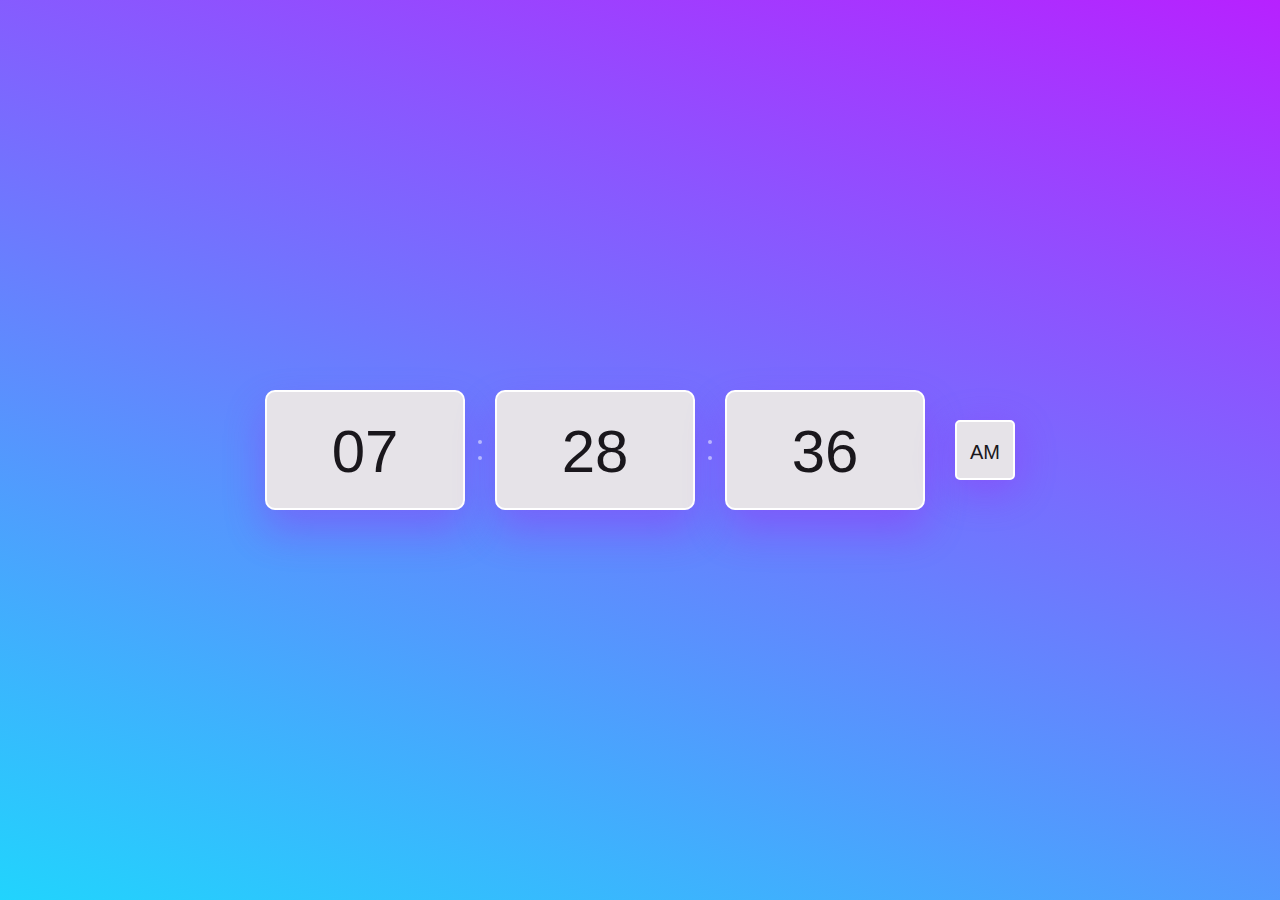
==== index.html @ c7895ab4 "upload file" ====
<!DOCTYPE html>
<html lang="en">

<head>
    <meta charset="UTF-8">
    <meta http-equiv="X-UA-Compatible" content="IE=edge">
    <meta name="viewport" content="width=device-width, initial-scale=1.0">
    <link rel="stylesheet" href="style.css">
    <script src="script.js" defer></script>
    <title>time</title>
</head>

<body>
    <div class="clock" aria-label="00:00:00 AM">
        <div class="clock__block clock__block--delay2" aria-hidden="true" data-time-group>
            <div class="clock__digit-group">
                <div class="clock__digits" data-time="a">00</div>
                <div class="clock__digits" data-time="b">00</div>
            </div>
        </div>
        <div class="clock__colon"></div>
        <div class="clock__block clock__block--delay1" aria-hidden="true" data-time-group>
            <div class="clock__digit-group">
                <div class="clock__digits" data-time="a">00</div>
                <div class="clock__digits" data-time="b">00</div>
            </div>
        </div>
        <div class="clock__colon"></div>
        <div class="clock__block" aria-hidden="true" data-time-group>
            <div class="clock__digit-group">
                <div class="clock__digits" data-time="a">00</div>
                <div class="clock__digits" data-time="b">00</div>
            </div>
        </div>
        <div class="clock__block clock__block--delay2 clock__block--small" aria-hidden="true" data-time-group="">
            <div class="clock__digits" data-time="a">PM</div>
            <div class="clock__digits" data-time="b">AM</div>
        </div>
    </div>
</body>

</html>
---- style.css ----
* {
    border: 0;
    box-sizing: border-box;
    margin: 0;
    padding: 0;
}

@import url('https://fonts.googleapis.com/css2?family=Inter&display=swap');

:root {
    --hue: 281;
    --bg: hsl(var(--hue), 90%, 90%);
    --fg: hsl(var(--hue), 10%, 10%);
    --primary: hsl(var(--hue), 90%, 55%);
    --trans-dur: 0.3s;
    font-size: calc(16px + (20 - 16) * (100vw - 320px) / (1280 - 320));
}

.menu {
    list-style: none;
}

.menu li {
    display: inline-block;
    padding: 0 20px;
}

body {
    background-color: #21D4FD;
    background-image: linear-gradient(19deg, #21D4FD 0%, #B721FF 100%);
    color: var(--fg);
    font: 1em/1.5 "DM Sans", sans-serif;
    height: 100vh;
    display: grid;
    place-items: center;
}

.clock {
    display: flex;
    flex-direction: column;
    flex-wrap: wrap;
    align-items: center;
}

.clock__block {
    background-color: hsl(var(--hue), 10%, 90%);
    border-radius: 0.5rem;
    box-shadow: 0 1rem 2rem hsla(var(--hue), 90%, 50%, 0.3);
    font-size: 3em;
    line-height: 2;
    margin: 0.75rem;
    overflow: hidden;
    text-align: center;
    width: 10rem;
    border: 2px solid white;
    height: 6rem;
}

.clock__block--small {
    border-radius: 0.25rem;
    box-shadow: 0 0.5rem 2rem hsla(var(--hue), 90%, 50%, 0.3);
    font-size: 1em;
    line-height: 3;
    width: 3rem;
    height: 3rem;
}

.clock__colon {
    display: none;
    font-size: 2em;
    opacity: 0.5;
    position: relative;
}

.clock__colon:before,
.clock__colon:after {
    background-color: white;
    border-radius: 50%;
    content: "";
    display: block;
    position: absolute;
    top: -0.05em;
    left: -0.05em;
    width: 0.1em;
    height: 0.1em;
}

.clock__colon:before {
    transform: translateY(-200%);
}

.clock__colon:after {
    transform: translateY(200%);
}

.clock__digit-group {
    display: flex;
    flex-direction: column-reverse;
}

.clock__digits {
    width: 100%;
    height: 100%;
}

.clock__block--bounce {
    animation: bounce 0.75s;
}

.clock__block--bounce .clock__digit-group {
    animation: roll 0.75s ease-in-out forwards;
    transform: translateY(-50%);
}

.clock__block--delay1,
.clock__block--delay1 .clock__digit-group {
    animation-delay: 0.1s;
}

.clock__block--delay2,
.clock__block--delay2 .clock__digit-group {
    animation-delay: 0.2s;
}

@media (min-width: 768px) {
    .clock {
        flex-direction: row;
    }

    .clock__colon {
        display: inherit;
    }
}

@keyframes bounce {

    from,
    to {
        animation-timing-function: ease-in;
        transform: translateY(0);
    }

    50% {
        animation-timing-function: ease-out;
        transform: translateY(15%);
    }
}

@keyframes roll {
    from {
        transform: translateY(-50%);
    }

    to {
        transform: translateY(0);
    }
}

#orologio-nav {
    text-decoration: none;
    background-color: white;
    padding: 10px;
    border-radius: 10px;
}

#orologio-nav:hover {
    padding: 12px;
}

#timer-nav {
    text-decoration: none;
    background-color: white;
    padding: 10px;
    border-radius: 10px;
}

#timer-nav:hover {
    padding: 12px;
}

#cronometro-nav {
    text-decoration: none;
    background-color: white;
    padding: 10px;
    border-radius: 10px;
}

#cronometro-nav:hover {
    padding: 12px;
}
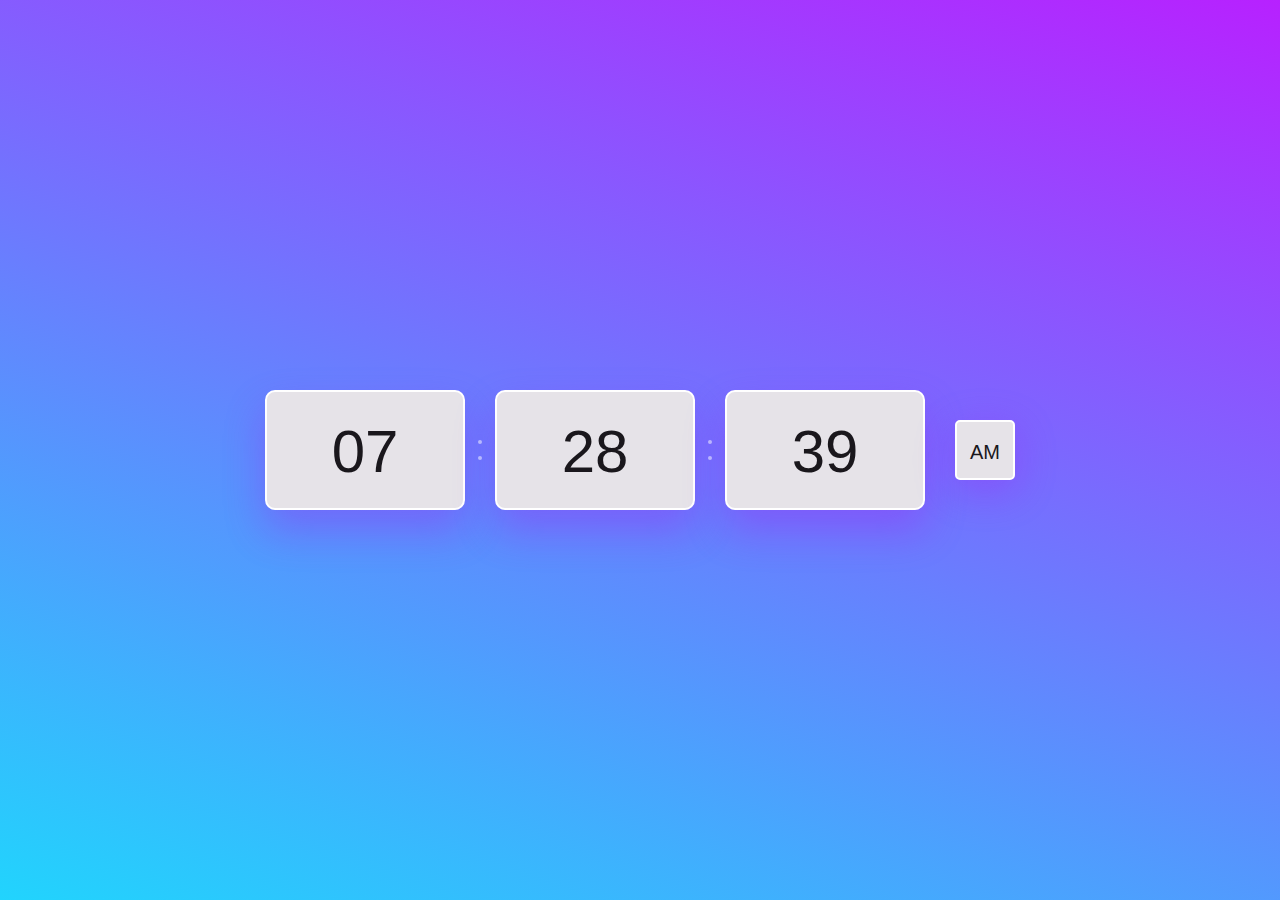
==== commit 18c523d4: "icon" ====
--- a/index.html
+++ b/index.html
@@ -5,6 +5,7 @@
     <meta charset="UTF-8">
     <meta http-equiv="X-UA-Compatible" content="IE=edge">
     <meta name="viewport" content="width=device-width, initial-scale=1.0">
+    <link rel="icon" href="https://png.pngtree.com/png-clipart/20190705/original/pngtree-vector-clock-icon-png-image_4184727.jpg">
     <link rel="stylesheet" href="style.css">
     <script src="script.js" defer></script>
     <title>time</title>
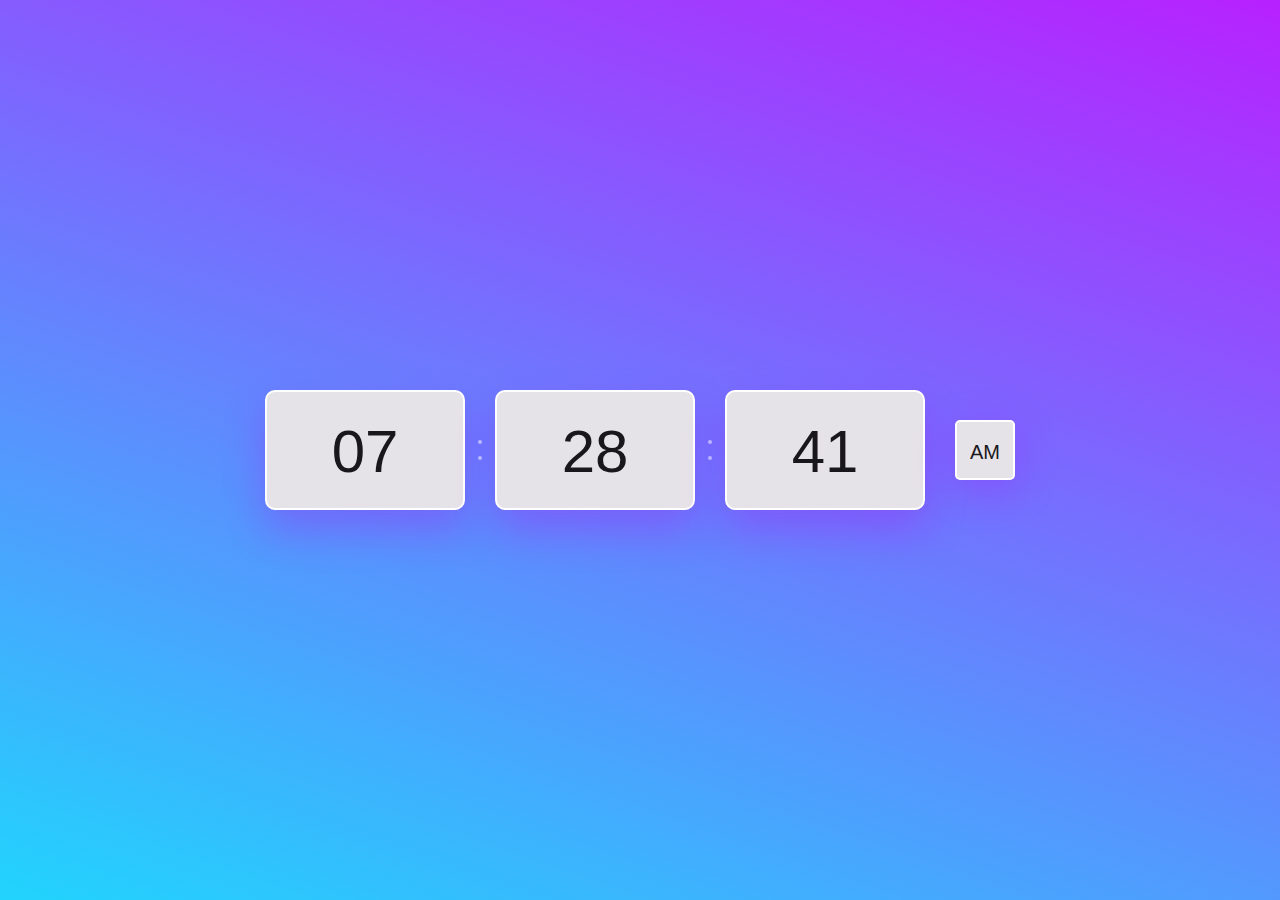
==== commit b5952fcc: "icon2" ====
--- a/index.html
+++ b/index.html
@@ -5,7 +5,7 @@
     <meta charset="UTF-8">
     <meta http-equiv="X-UA-Compatible" content="IE=edge">
     <meta name="viewport" content="width=device-width, initial-scale=1.0">
-    <link rel="icon" href="https://png.pngtree.com/png-clipart/20190705/original/pngtree-vector-clock-icon-png-image_4184727.jpg">
+    <link rel="icon" href="https://o.remove.bg/downloads/cbf8738a-cca3-4c70-96da-ecff9697c232/download__1_-removebg-preview.png">
     <link rel="stylesheet" href="style.css">
     <script src="script.js" defer></script>
     <title>time</title>
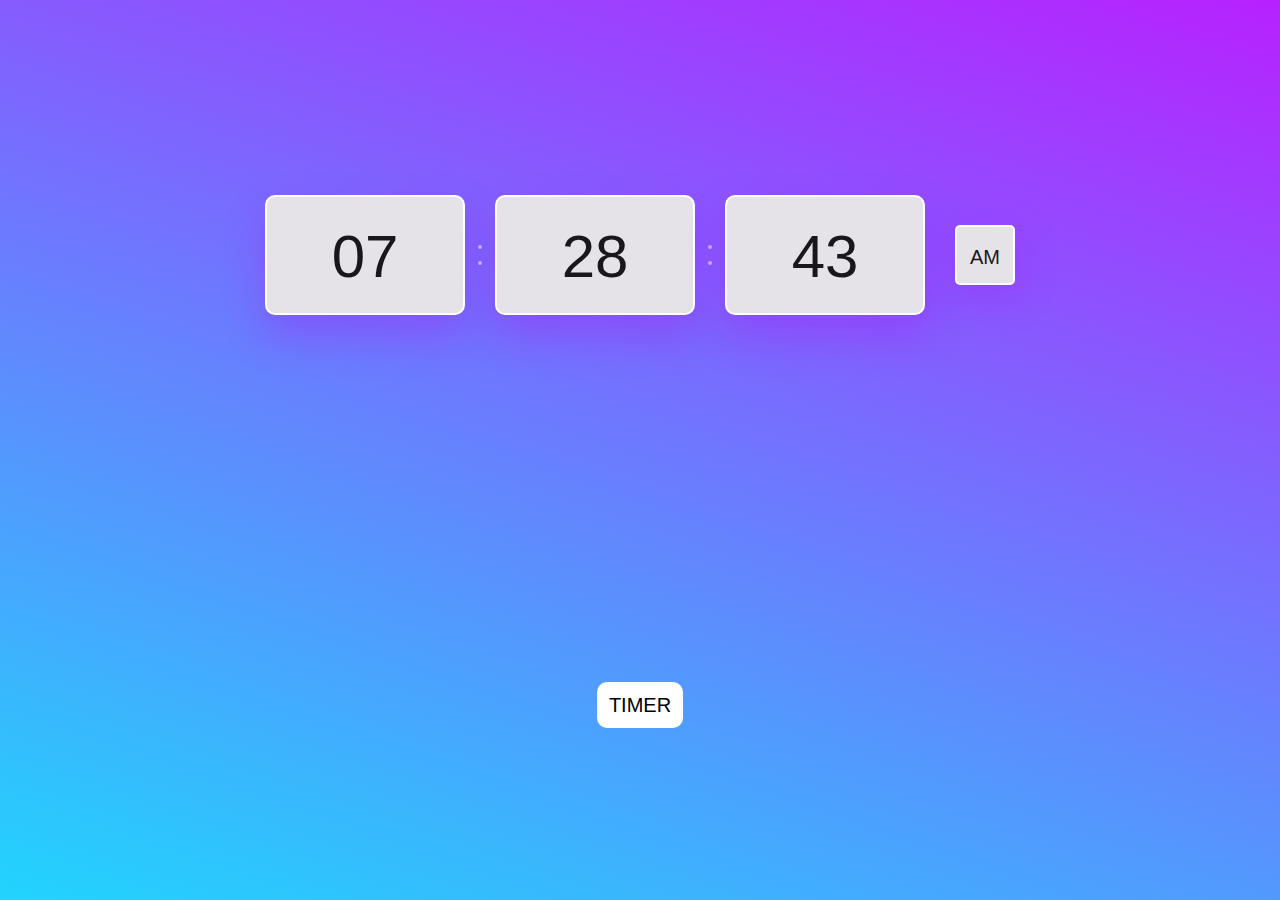
==== commit f7df5cd6: "asdfg" ====
--- a/index.html
+++ b/index.html
@@ -38,6 +38,9 @@
             <div class="clock__digits" data-time="b">AM</div>
         </div>
     </div>
+    <div class="timer">
+        <a href="timer.html">TIMER</a>
+    </div>
 </body>
 
 </html>--- a/style.css
+++ b/style.css
@@ -187,4 +187,22 @@
 
 #cronometro-nav:hover {
     padding: 12px;
+}
+
+.timer{
+    width: 100%;
+    text-align: center;
+    align-items: center;
+}
+.timer a{
+    background-color: white;
+    padding: 12px;
+    border-radius: 10px;
+    color: black;
+    text-decoration: none;
+    font-size: 20px;
+}
+.timer a:hover{
+    padding: 13px;
+    animation-delay: 1s;
 }